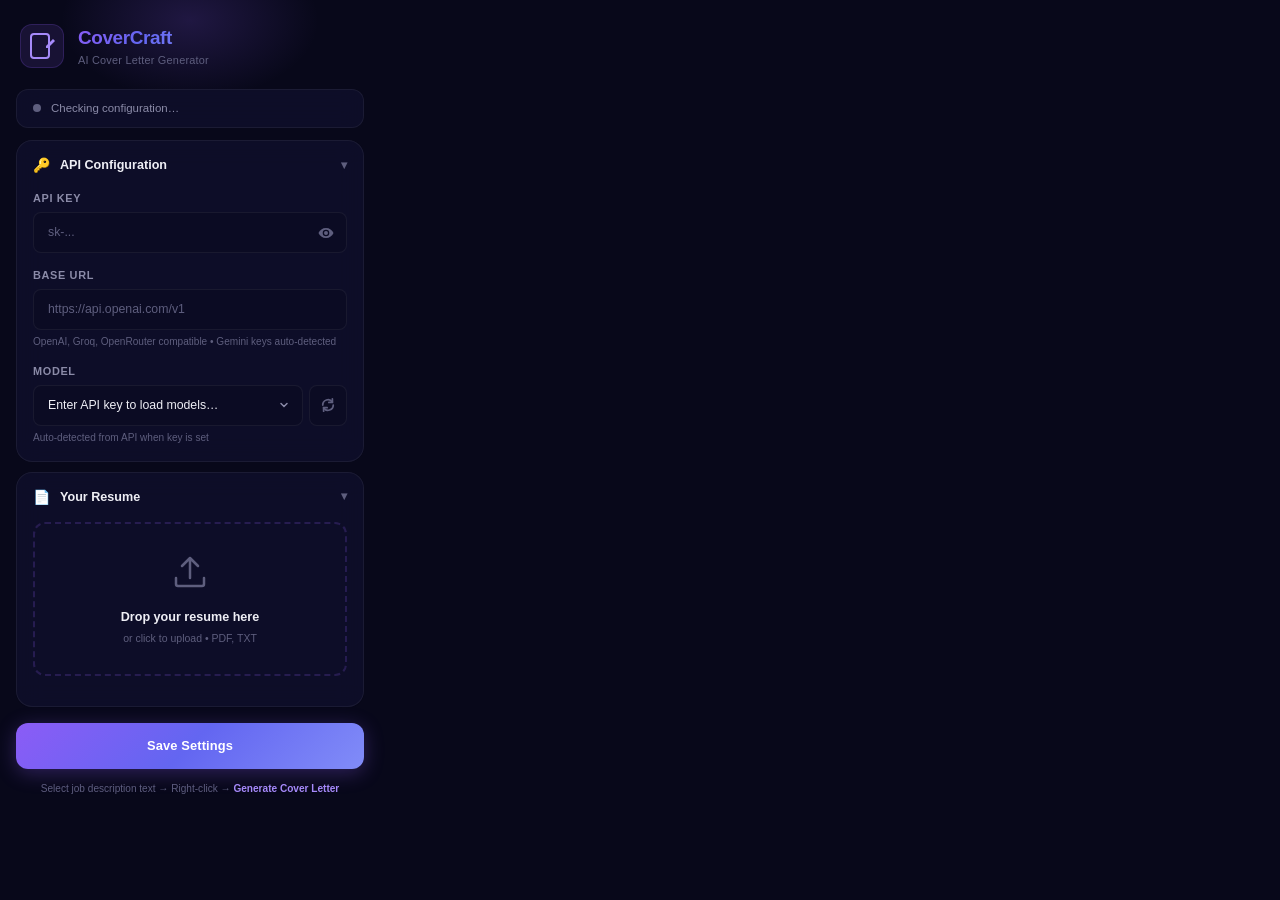
==== popup/popup.html @ 29676b1b "feat: implement core PDF generation module and extension manifest structure for CoverCraft" ====
<!DOCTYPE html>
<html lang="en">
<head>
  <meta charset="utf-8">
  <meta name="viewport" content="width=device-width, initial-scale=1">
  <title>CoverCraft</title>
  <link rel="stylesheet" href="popup.css">
</head>
<body>
  <!-- Header -->
  <header class="header" id="header">
    <div class="header-glow"></div>
    <div class="header-content">
      <div class="logo">
        <div class="logo-icon">
          <svg width="28" height="28" viewBox="0 0 28 28" fill="none">
            <rect x="3" y="2" width="18" height="24" rx="3" stroke="url(#g1)" stroke-width="2" fill="none"/>
            <line x1="7" y1="8" x2="17" y2="8" stroke="url(#g1)" stroke-width="1.5" stroke-linecap="round"/>
            <line x1="7" y1="12" x2="17" y2="12" stroke="url(#g1)" stroke-width="1.5" stroke-linecap="round"/>
            <line x1="7" y1="16" x2="13" y2="16" stroke="url(#g1)" stroke-width="1.5" stroke-linecap="round"/>
            <path d="M18 14 L25 7 L27 9 L20 16 L18 16 Z" fill="url(#g1)"/>
            <defs>
              <linearGradient id="g1" x1="0" y1="0" x2="28" y2="28">
                <stop offset="0%" stop-color="#a78bfa"/>
                <stop offset="100%" stop-color="#6366f1"/>
              </linearGradient>
            </defs>
          </svg>
        </div>
        <div>
          <h1 class="logo-title">CoverCraft</h1>
          <p class="logo-subtitle">AI Cover Letter Generator</p>
        </div>
      </div>
    </div>
  </header>

  <!-- Status Badge -->
  <div class="status-bar" id="statusBar">
    <div class="status-dot" id="statusDot"></div>
    <span class="status-text" id="statusText">Checking configuration…</span>
  </div>

  <!-- Main Content -->
  <main class="main">

    <!-- API Configuration Section -->
    <section class="card" id="apiSection">
      <button class="card-header" id="apiToggle" type="button">
        <span class="card-icon">🔑</span>
        <span class="card-title">API Configuration</span>
        <span class="card-chevron" id="apiChevron">▾</span>
      </button>
      <div class="card-body" id="apiBody">
        <div class="field">
          <label class="label" for="apiKey">API Key</label>
          <div class="input-wrapper">
            <input type="password" id="apiKey" class="input" placeholder="sk-..." autocomplete="off">
            <button type="button" class="input-action" id="toggleApiKey" title="Show/hide API key">
              <svg width="16" height="16" viewBox="0 0 16 16" fill="currentColor">
                <path id="eyeIcon" d="M8 3C4.5 3 1.7 5.1 0.5 8c1.2 2.9 4 5 7.5 5s6.3-2.1 7.5-5c-1.2-2.9-4-5-7.5-5zm0 8.3A3.3 3.3 0 1 1 8 4.7a3.3 3.3 0 0 1 0 6.6zM8 6a2 2 0 1 0 0 4 2 2 0 0 0 0-4z"/>
              </svg>
            </button>
          </div>
        </div>
        <div class="field">
          <label class="label" for="apiBaseUrl">Base URL</label>
          <input type="url" id="apiBaseUrl" class="input" placeholder="https://api.openai.com/v1" autocomplete="off">
          <p class="hint">OpenAI, Groq, OpenRouter compatible • Gemini keys auto-detected</p>
        </div>
        <div class="field">
          <label class="label" for="apiModel">
            Model
            <span class="label-badge model-count" id="modelCount" hidden></span>
          </label>
          <div class="model-wrapper">
            <select id="apiModel" class="input select">
              <option value="">Enter API key to load models…</option>
            </select>
            <button type="button" class="btn-icon" id="refreshModels" title="Refresh model list">
              <svg class="refresh-icon" id="refreshIcon" width="14" height="14" viewBox="0 0 16 16" fill="none" stroke="currentColor" stroke-width="2" stroke-linecap="round">
                <path d="M2 8a6 6 0 0 1 10.9-3.5M14 8a6 6 0 0 1-10.9 3.5"/>
                <path d="M13 1v4h-4M3 15v-4h4"/>
              </svg>
            </button>
          </div>
          <div id="customModelWrapper" hidden>
            <input type="text" id="apiModelCustom" class="input" placeholder="e.g. gpt-4o-mini" autocomplete="off" style="margin-top:6px">
          </div>
          <p class="hint" id="modelHint">Auto-detected from API when key is set</p>
        </div>
      </div>
    </section>

    <!-- Resume Section -->
    <section class="card" id="resumeSection">
      <button class="card-header" id="resumeToggle" type="button">
        <span class="card-icon">📄</span>
        <span class="card-title">Your Resume</span>
        <span class="card-chevron" id="resumeChevron">▾</span>
      </button>
      <div class="card-body" id="resumeBody">
        <!-- File Upload Zone -->
        <div class="upload-zone" id="uploadZone">
          <div class="upload-icon">
            <svg width="40" height="40" viewBox="0 0 40 40" fill="none">
              <path d="M20 6 L20 26 M12 14 L20 6 L28 14" stroke="currentColor" stroke-width="2.5" stroke-linecap="round" stroke-linejoin="round"/>
              <path d="M6 26 v6 a2 2 0 0 0 2 2 h24 a2 2 0 0 0 2-2 v-6" stroke="currentColor" stroke-width="2.5" stroke-linecap="round"/>
            </svg>
          </div>
          <p class="upload-text">Drop your resume here</p>
          <p class="upload-hint">or click to upload • PDF, TXT</p>
          <input type="file" id="fileInput" accept=".pdf,.txt,.text" hidden>
        </div>

        <!-- Uploaded File Info -->
        <div class="file-info" id="fileInfo" hidden>
          <div class="file-badge">
            <span class="file-icon">📎</span>
            <span class="file-name" id="fileName"></span>
            <button type="button" class="file-remove" id="removeFile" title="Remove resume">✕</button>
          </div>
        </div>

        <!-- Resume Text Preview/Edit -->
        <div class="field" id="resumeTextSection" hidden>
          <label class="label" for="resumeText">
            Resume Content
            <span class="label-badge">editable</span>
          </label>
          <textarea id="resumeText" class="textarea" rows="8" placeholder="Your resume content will appear here…"></textarea>
          <p class="hint">Review and edit the extracted text if needed</p>
        </div>
      </div>
    </section>
  </main>

  <!-- Footer Actions -->
  <footer class="footer">
    <button type="button" class="btn-save" id="saveBtn">
      <span class="btn-text">Save Settings</span>
      <span class="btn-loader" hidden>
        <span class="spinner"></span>
      </span>
      <span class="btn-check" hidden>✓</span>
    </button>
    <p class="footer-hint">
      Select job description text → Right-click → <strong>Generate Cover Letter</strong>
    </p>
  </footer>

  <script src="popup.js"></script>
</body>
</html>
---- popup/popup.css ----
/* ═══════════════════════════════════════════════
   CoverCraft — Premium Dark Theme
   ═══════════════════════════════════════════════ */

:root {
  /* Background tones */
  --bg-base: #08081a;
  --bg-elevated: #0f0f2a;
  --bg-card: rgba(18, 18, 48, 0.65);
  --bg-input: rgba(12, 12, 35, 0.8);
  --bg-hover: rgba(255, 255, 255, 0.03);

  /* Borders */
  --border-subtle: rgba(255, 255, 255, 0.06);
  --border-focus: rgba(139, 92, 246, 0.5);
  --border-accent: rgba(99, 102, 241, 0.25);

  /* Text */
  --text-primary: #eeeef5;
  --text-secondary: #8b8ba8;
  --text-muted: #5e5e7e;
  --text-accent: #a78bfa;

  /* Accent palette */
  --accent-violet: #8b5cf6;
  --accent-indigo: #6366f1;
  --accent-purple: #a855f7;
  --gradient-accent: linear-gradient(135deg, #8b5cf6 0%, #6366f1 50%, #818cf8 100%);
  --gradient-success: linear-gradient(135deg, #10b981 0%, #34d399 100%);
  --gradient-error: linear-gradient(135deg, #ef4444 0%, #f87171 100%);

  /* Shadows */
  --shadow-sm: 0 2px 8px rgba(0, 0, 0, 0.25);
  --shadow-md: 0 8px 32px rgba(0, 0, 0, 0.35);
  --shadow-glow: 0 0 40px rgba(139, 92, 246, 0.12);

  /* Radii */
  --radius-sm: 8px;
  --radius-md: 12px;
  --radius-lg: 16px;
  --radius-xl: 20px;

  /* Timing */
  --ease-out: cubic-bezier(0.16, 1, 0.3, 1);
  --ease-spring: cubic-bezier(0.34, 1.56, 0.64, 1);
}

/* ── Reset & Base ──────────────────────────────── */

*, *::before, *::after {
  box-sizing: border-box;
  margin: 0;
  padding: 0;
}

html {
  font-size: 14px;
}

body {
  width: 380px;
  min-height: 480px;
  max-height: 600px;
  overflow-y: auto;
  background: var(--bg-base);
  color: var(--text-primary);
  font-family: -apple-system, BlinkMacSystemFont, 'Segoe UI', Roboto,
               'Helvetica Neue', Arial, sans-serif;
  line-height: 1.5;
  -webkit-font-smoothing: antialiased;
}

/* Custom scrollbar */
body::-webkit-scrollbar {
  width: 5px;
}
body::-webkit-scrollbar-track {
  background: transparent;
}
body::-webkit-scrollbar-thumb {
  background: rgba(139, 92, 246, 0.25);
  border-radius: 10px;
}
body::-webkit-scrollbar-thumb:hover {
  background: rgba(139, 92, 246, 0.4);
}

/* ── Header ────────────────────────────────────── */

.header {
  position: relative;
  padding: 24px 20px 20px;
  overflow: hidden;
}

.header-glow {
  position: absolute;
  top: -60px;
  left: 50%;
  transform: translateX(-50%);
  width: 260px;
  height: 160px;
  background: radial-gradient(ellipse, rgba(139, 92, 246, 0.18) 0%, transparent 70%);
  pointer-events: none;
  animation: pulse-glow 4s ease-in-out infinite;
}

@keyframes pulse-glow {
  0%, 100% { opacity: 0.6; transform: translateX(-50%) scale(1); }
  50% { opacity: 1; transform: translateX(-50%) scale(1.1); }
}

.header-content {
  position: relative;
  z-index: 1;
}

.logo {
  display: flex;
  align-items: center;
  gap: 14px;
}

.logo-icon {
  display: flex;
  align-items: center;
  justify-content: center;
  width: 44px;
  height: 44px;
  background: rgba(139, 92, 246, 0.12);
  border: 1px solid rgba(139, 92, 246, 0.2);
  border-radius: var(--radius-md);
  transition: transform 0.3s var(--ease-spring), box-shadow 0.3s ease;
}

.logo-icon:hover {
  transform: scale(1.08) rotate(-3deg);
  box-shadow: 0 0 20px rgba(139, 92, 246, 0.25);
}

.logo-title {
  font-size: 1.35rem;
  font-weight: 700;
  letter-spacing: -0.02em;
  background: var(--gradient-accent);
  -webkit-background-clip: text;
  -webkit-text-fill-color: transparent;
  background-clip: text;
}

.logo-subtitle {
  font-size: 0.78rem;
  color: var(--text-muted);
  font-weight: 400;
  letter-spacing: 0.02em;
}

/* ── Status Bar ────────────────────────────────── */

.status-bar {
  display: flex;
  align-items: center;
  gap: 10px;
  margin: 0 16px 12px;
  padding: 10px 16px;
  background: var(--bg-card);
  border: 1px solid var(--border-subtle);
  border-radius: var(--radius-md);
  backdrop-filter: blur(12px);
  transition: border-color 0.4s ease;
}

.status-bar.ready {
  border-color: rgba(16, 185, 129, 0.25);
}

.status-bar.error {
  border-color: rgba(239, 68, 68, 0.25);
}

.status-dot {
  width: 8px;
  height: 8px;
  border-radius: 50%;
  background: var(--text-muted);
  flex-shrink: 0;
  transition: background 0.4s ease, box-shadow 0.4s ease;
}

.status-bar.ready .status-dot {
  background: #10b981;
  box-shadow: 0 0 8px rgba(16, 185, 129, 0.5);
  animation: dot-pulse 2s ease-in-out infinite;
}

.status-bar.error .status-dot {
  background: #ef4444;
  box-shadow: 0 0 8px rgba(239, 68, 68, 0.4);
}

@keyframes dot-pulse {
  0%, 100% { box-shadow: 0 0 8px rgba(16, 185, 129, 0.5); }
  50% { box-shadow: 0 0 16px rgba(16, 185, 129, 0.7); }
}

.status-text {
  font-size: 0.82rem;
  color: var(--text-secondary);
  font-weight: 500;
}

/* ── Card ──────────────────────────────────────── */

.main {
  padding: 0 16px;
  display: flex;
  flex-direction: column;
  gap: 10px;
}

.card {
  background: var(--bg-card);
  border: 1px solid var(--border-subtle);
  border-radius: var(--radius-lg);
  backdrop-filter: blur(12px);
  overflow: hidden;
  transition: border-color 0.3s ease, box-shadow 0.3s ease;
}

.card:hover {
  border-color: var(--border-accent);
}

.card-header {
  display: flex;
  align-items: center;
  gap: 10px;
  width: 100%;
  padding: 14px 16px;
  background: none;
  border: none;
  color: var(--text-primary);
  cursor: pointer;
  font: inherit;
  font-weight: 600;
  font-size: 0.9rem;
  text-align: left;
  transition: background 0.2s ease;
}

.card-header:hover {
  background: var(--bg-hover);
}

.card-icon {
  font-size: 1rem;
}

.card-title {
  flex: 1;
}

.card-chevron {
  font-size: 0.85rem;
  color: var(--text-muted);
  transition: transform 0.3s var(--ease-out);
}

.card-chevron.collapsed {
  transform: rotate(-90deg);
}

.card-body {
  padding: 0 16px 16px;
  overflow: hidden;
  transition: max-height 0.4s var(--ease-out), opacity 0.3s ease, padding 0.3s ease;
  max-height: 600px;
  opacity: 1;
}

.card-body.collapsed {
  max-height: 0;
  opacity: 0;
  padding-top: 0;
  padding-bottom: 0;
}

/* ── Form Fields ───────────────────────────────── */

.field {
  margin-bottom: 14px;
}

.field:last-child {
  margin-bottom: 0;
}

.label {
  display: flex;
  align-items: center;
  gap: 8px;
  font-size: 0.78rem;
  font-weight: 600;
  color: var(--text-secondary);
  text-transform: uppercase;
  letter-spacing: 0.06em;
  margin-bottom: 6px;
}

.label-badge {
  font-size: 0.65rem;
  font-weight: 500;
  text-transform: uppercase;
  letter-spacing: 0.05em;
  color: var(--accent-violet);
  background: rgba(139, 92, 246, 0.1);
  padding: 2px 7px;
  border-radius: 6px;
}

.input-wrapper {
  position: relative;
}

.input, .textarea {
  width: 100%;
  padding: 10px 14px;
  background: var(--bg-input);
  border: 1px solid var(--border-subtle);
  border-radius: var(--radius-sm);
  color: var(--text-primary);
  font: inherit;
  font-size: 0.88rem;
  outline: none;
  transition: border-color 0.25s ease, box-shadow 0.25s ease, background 0.25s ease;
}

.input::placeholder, .textarea::placeholder {
  color: var(--text-muted);
}

.input:focus, .textarea:focus {
  border-color: var(--border-focus);
  box-shadow: 0 0 0 3px rgba(139, 92, 246, 0.1);
  background: rgba(15, 15, 40, 0.9);
}

.input-wrapper .input {
  padding-right: 40px;
}

.input-action {
  position: absolute;
  right: 6px;
  top: 50%;
  transform: translateY(-50%);
  display: flex;
  align-items: center;
  justify-content: center;
  width: 30px;
  height: 30px;
  background: none;
  border: none;
  border-radius: 6px;
  color: var(--text-muted);
  cursor: pointer;
  transition: color 0.2s ease, background 0.2s ease;
}

.input-action:hover {
  color: var(--text-primary);
  background: rgba(255, 255, 255, 0.06);
}

.textarea {
  resize: vertical;
  min-height: 100px;
  max-height: 200px;
  line-height: 1.6;
  font-size: 0.82rem;
}

.hint {
  margin-top: 5px;
  font-size: 0.72rem;
  color: var(--text-muted);
  line-height: 1.4;
}

/* ── Model Selector ────────────────────────────── */

.model-wrapper {
  display: flex;
  gap: 6px;
  align-items: stretch;
}

.model-wrapper .select {
  flex: 1;
  min-width: 0;
  appearance: none;
  -webkit-appearance: none;
  background-image: url("data:image/svg+xml,%3Csvg xmlns='http://www.w3.org/2000/svg' width='12' height='12' viewBox='0 0 12 12'%3E%3Cpath d='M3 4.5L6 7.5L9 4.5' fill='none' stroke='%238b8ba8' stroke-width='1.5' stroke-linecap='round'/%3E%3C/svg%3E");
  background-repeat: no-repeat;
  background-position: right 12px center;
  padding-right: 32px;
  cursor: pointer;
}

.model-wrapper .select:focus {
  border-color: var(--border-focus);
  box-shadow: 0 0 0 3px rgba(139, 92, 246, 0.1);
  background-color: rgba(15, 15, 40, 0.9);
}

.model-wrapper .select option {
  background: #1a1a3a;
  color: var(--text-primary);
  padding: 8px;
}

.model-wrapper .select:disabled {
  opacity: 0.5;
  cursor: not-allowed;
}

.btn-icon {
  display: flex;
  align-items: center;
  justify-content: center;
  width: 38px;
  flex-shrink: 0;
  background: var(--bg-input);
  border: 1px solid var(--border-subtle);
  border-radius: var(--radius-sm);
  color: var(--text-muted);
  cursor: pointer;
  transition: color 0.2s ease, border-color 0.2s ease, background 0.2s ease, transform 0.15s var(--ease-spring);
}

.btn-icon:hover {
  color: var(--text-accent);
  border-color: var(--border-accent);
  background: rgba(139, 92, 246, 0.06);
}

.btn-icon:active {
  transform: scale(0.92);
}

.refresh-icon {
  transition: transform 0.4s var(--ease-out);
}

.btn-icon.loading .refresh-icon {
  animation: spin-refresh 0.8s linear infinite;
}

@keyframes spin-refresh {
  to { transform: rotate(360deg); }
}

.model-count {
  background: rgba(16, 185, 129, 0.12);
  color: #34d399;
}

/* ── Upload Zone ───────────────────────────────── */

.upload-zone {
  position: relative;
  display: flex;
  flex-direction: column;
  align-items: center;
  justify-content: center;
  padding: 28px 20px;
  border: 2px dashed rgba(139, 92, 246, 0.2);
  border-radius: var(--radius-md);
  cursor: pointer;
  transition: border-color 0.3s ease, background 0.3s ease, transform 0.2s var(--ease-spring);
  margin-bottom: 14px;
}

.upload-zone:hover {
  border-color: rgba(139, 92, 246, 0.4);
  background: rgba(139, 92, 246, 0.04);
}

.upload-zone.drag-over {
  border-color: var(--accent-violet);
  background: rgba(139, 92, 246, 0.08);
  transform: scale(1.01);
}

.upload-icon {
  color: var(--text-muted);
  margin-bottom: 10px;
  transition: color 0.3s ease, transform 0.3s var(--ease-spring);
}

.upload-zone:hover .upload-icon {
  color: var(--accent-violet);
  transform: translateY(-3px);
}

.upload-text {
  font-size: 0.9rem;
  font-weight: 600;
  color: var(--text-primary);
  margin-bottom: 4px;
}

.upload-hint {
  font-size: 0.75rem;
  color: var(--text-muted);
}

/* ── File Info Badge ───────────────────────────── */

.file-info {
  margin-bottom: 14px;
}

.file-badge {
  display: flex;
  align-items: center;
  gap: 8px;
  padding: 10px 14px;
  background: rgba(139, 92, 246, 0.08);
  border: 1px solid rgba(139, 92, 246, 0.15);
  border-radius: var(--radius-sm);
  animation: fade-in 0.3s var(--ease-out);
}

@keyframes fade-in {
  from { opacity: 0; transform: translateY(-6px); }
  to { opacity: 1; transform: translateY(0); }
}

.file-icon {
  font-size: 1rem;
}

.file-name {
  flex: 1;
  font-size: 0.82rem;
  font-weight: 500;
  color: var(--text-accent);
  overflow: hidden;
  text-overflow: ellipsis;
  white-space: nowrap;
}

.file-remove {
  display: flex;
  align-items: center;
  justify-content: center;
  width: 22px;
  height: 22px;
  background: rgba(239, 68, 68, 0.1);
  border: none;
  border-radius: 6px;
  color: #ef4444;
  font-size: 0.75rem;
  cursor: pointer;
  transition: background 0.2s ease, transform 0.2s var(--ease-spring);
}

.file-remove:hover {
  background: rgba(239, 68, 68, 0.2);
  transform: scale(1.1);
}

/* ── Footer ────────────────────────────────────── */

.footer {
  padding: 16px;
}

.btn-save {
  position: relative;
  display: flex;
  align-items: center;
  justify-content: center;
  width: 100%;
  padding: 13px 20px;
  background: var(--gradient-accent);
  border: none;
  border-radius: var(--radius-md);
  color: #fff;
  font: inherit;
  font-size: 0.92rem;
  font-weight: 600;
  letter-spacing: 0.01em;
  cursor: pointer;
  overflow: hidden;
  transition: transform 0.2s var(--ease-spring), box-shadow 0.3s ease, opacity 0.2s ease;
  box-shadow: 0 4px 20px rgba(139, 92, 246, 0.3);
}

.btn-save::before {
  content: '';
  position: absolute;
  inset: 0;
  background: linear-gradient(135deg, #6366f1 0%, #a855f7 50%, #8b5cf6 100%);
  opacity: 0;
  transition: opacity 0.35s ease;
}

.btn-save:hover {
  transform: translateY(-1px);
  box-shadow: 0 6px 28px rgba(139, 92, 246, 0.4);
}

.btn-save:hover::before {
  opacity: 1;
}

.btn-save:active {
  transform: translateY(0) scale(0.98);
}

.btn-save .btn-text,
.btn-save .btn-loader,
.btn-save .btn-check {
  position: relative;
  z-index: 1;
}

.btn-save.saving {
  pointer-events: none;
  opacity: 0.85;
}

.btn-save.saved {
  background: var(--gradient-success);
  box-shadow: 0 4px 20px rgba(16, 185, 129, 0.3);
}

.btn-save.saved::before {
  opacity: 0;
}

/* Spinner */
.spinner {
  display: inline-block;
  width: 18px;
  height: 18px;
  border: 2px solid rgba(255, 255, 255, 0.3);
  border-top-color: #fff;
  border-radius: 50%;
  animation: spin 0.6s linear infinite;
}

@keyframes spin {
  to { transform: rotate(360deg); }
}

.btn-check {
  font-size: 1.1rem;
  animation: check-pop 0.4s var(--ease-spring);
}

@keyframes check-pop {
  0% { transform: scale(0); }
  60% { transform: scale(1.3); }
  100% { transform: scale(1); }
}

.footer-hint {
  margin-top: 12px;
  font-size: 0.72rem;
  color: var(--text-muted);
  text-align: center;
  line-height: 1.5;
}

.footer-hint strong {
  color: var(--text-accent);
  font-weight: 600;
}

/* ── Utilities ─────────────────────────────────── */

[hidden] {
  display: none !important;
}

/* Focus-visible for keyboard navigation */
:focus-visible {
  outline: 2px solid var(--accent-violet);
  outline-offset: 2px;
}

/* Selection styling */
::selection {
  background: rgba(139, 92, 246, 0.35);
  color: #fff;
}
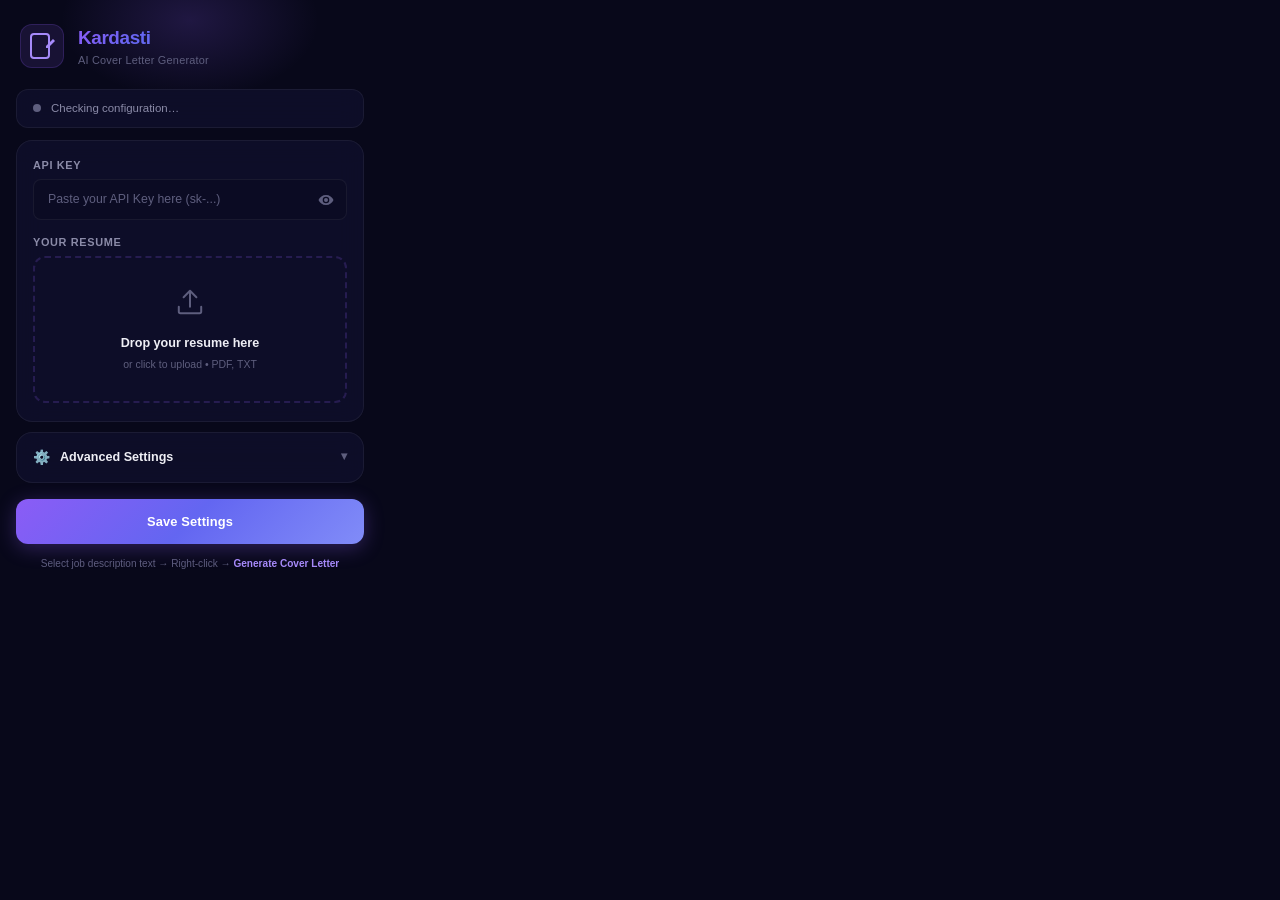
==== commit 57d9f603: "feat: add landing page documentation and update extension UI/UX components" ====
--- a/popup/popup.html
+++ b/popup/popup.html
@@ -3,7 +3,7 @@
 <head>
   <meta charset="utf-8">
   <meta name="viewport" content="width=device-width, initial-scale=1">
-  <title>CoverCraft</title>
+  <title>Kardasti</title>
   <link rel="stylesheet" href="popup.css">
 </head>
 <body>
@@ -28,7 +28,7 @@
           </svg>
         </div>
         <div>
-          <h1 class="logo-title">CoverCraft</h1>
+          <h1 class="logo-title">Kardasti</h1>
           <p class="logo-subtitle">AI Cover Letter Generator</p>
         </div>
       </div>
@@ -44,25 +44,66 @@
   <!-- Main Content -->
   <main class="main">
 
-    <!-- API Configuration Section -->
-    <section class="card" id="apiSection">
-      <button class="card-header" id="apiToggle" type="button">
-        <span class="card-icon">🔑</span>
-        <span class="card-title">API Configuration</span>
-        <span class="card-chevron" id="apiChevron">▾</span>
-      </button>
-      <div class="card-body" id="apiBody">
-        <div class="field">
-          <label class="label" for="apiKey">API Key</label>
-          <div class="input-wrapper">
-            <input type="password" id="apiKey" class="input" placeholder="sk-..." autocomplete="off">
-            <button type="button" class="input-action" id="toggleApiKey" title="Show/hide API key">
-              <svg width="16" height="16" viewBox="0 0 16 16" fill="currentColor">
-                <path id="eyeIcon" d="M8 3C4.5 3 1.7 5.1 0.5 8c1.2 2.9 4 5 7.5 5s6.3-2.1 7.5-5c-1.2-2.9-4-5-7.5-5zm0 8.3A3.3 3.3 0 1 1 8 4.7a3.3 3.3 0 0 1 0 6.6zM8 6a2 2 0 1 0 0 4 2 2 0 0 0 0-4z"/>
-              </svg>
-            </button>
+    <!-- Configuration Fields -->
+    <div class="form-container">
+      <!-- API Key Field -->
+      <div class="field">
+        <label class="label" for="apiKey">API Key</label>
+        <div class="input-wrapper">
+          <input type="password" id="apiKey" class="input" placeholder="Paste your API Key here (sk-...)" autocomplete="off">
+          <button type="button" class="input-action" id="toggleApiKey" title="Show/hide API key">
+            <svg width="16" height="16" viewBox="0 0 16 16" fill="currentColor">
+              <path id="eyeIcon" d="M8 3C4.5 3 1.7 5.1 0.5 8c1.2 2.9 4 5 7.5 5s6.3-2.1 7.5-5c-1.2-2.9-4-5-7.5-5zm0 8.3A3.3 3.3 0 1 1 8 4.7a3.3 3.3 0 0 1 0 6.6zM8 6a2 2 0 1 0 0 4 2 2 0 0 0 0-4z"/>
+            </svg>
+          </button>
+        </div>
+      </div>
+
+      <!-- Resume Field -->
+      <div class="field">
+        <label class="label">Your Resume</label>
+        <!-- File Upload Zone -->
+        <div class="upload-zone" id="uploadZone">
+          <div class="upload-icon">
+            <svg width="32" height="32" viewBox="0 0 40 40" fill="none">
+              <path d="M20 6 L20 26 M12 14 L20 6 L28 14" stroke="currentColor" stroke-width="2.5" stroke-linecap="round" stroke-linejoin="round"/>
+              <path d="M6 26 v6 a2 2 0 0 0 2 2 h24 a2 2 0 0 0 2-2 v-6" stroke="currentColor" stroke-width="2.5" stroke-linecap="round"/>
+            </svg>
+          </div>
+          <p class="upload-text">Drop your resume here</p>
+          <p class="upload-hint">or click to upload • PDF, TXT</p>
+          <input type="file" id="fileInput" accept=".pdf,.txt,.text" hidden>
+        </div>
+
+        <!-- Uploaded File Info -->
+        <div class="file-info" id="fileInfo" hidden>
+          <div class="file-badge">
+            <span class="file-icon">📎</span>
+            <span class="file-name" id="fileName"></span>
+            <button type="button" class="file-remove" id="removeFile" title="Remove resume">✕</button>
           </div>
         </div>
+
+        <!-- Resume Text Preview/Edit -->
+        <div class="field" id="resumeTextSection" hidden>
+          <label class="label" for="resumeText">
+            Resume Content
+            <span class="label-badge">editable</span>
+          </label>
+          <textarea id="resumeText" class="textarea" rows="6" placeholder="Your resume content will appear here…"></textarea>
+          <p class="hint">Review and edit the extracted text if needed</p>
+        </div>
+      </div>
+    </div>
+
+    <!-- Advanced Settings Section -->
+    <section class="card" id="advancedSection">
+      <button class="card-header" id="advancedToggle" type="button">
+        <span class="card-icon">⚙️</span>
+        <span class="card-title">Advanced Settings</span>
+        <span class="card-chevron" id="advancedChevron">▾</span>
+      </button>
+      <div class="card-body collapsed" id="advancedBody">
         <div class="field">
           <label class="label" for="apiBaseUrl">Base URL</label>
           <input type="url" id="apiBaseUrl" class="input" placeholder="https://api.openai.com/v1" autocomplete="off">
@@ -91,48 +132,6 @@
         </div>
       </div>
     </section>
-
-    <!-- Resume Section -->
-    <section class="card" id="resumeSection">
-      <button class="card-header" id="resumeToggle" type="button">
-        <span class="card-icon">📄</span>
-        <span class="card-title">Your Resume</span>
-        <span class="card-chevron" id="resumeChevron">▾</span>
-      </button>
-      <div class="card-body" id="resumeBody">
-        <!-- File Upload Zone -->
-        <div class="upload-zone" id="uploadZone">
-          <div class="upload-icon">
-            <svg width="40" height="40" viewBox="0 0 40 40" fill="none">
-              <path d="M20 6 L20 26 M12 14 L20 6 L28 14" stroke="currentColor" stroke-width="2.5" stroke-linecap="round" stroke-linejoin="round"/>
-              <path d="M6 26 v6 a2 2 0 0 0 2 2 h24 a2 2 0 0 0 2-2 v-6" stroke="currentColor" stroke-width="2.5" stroke-linecap="round"/>
-            </svg>
-          </div>
-          <p class="upload-text">Drop your resume here</p>
-          <p class="upload-hint">or click to upload • PDF, TXT</p>
-          <input type="file" id="fileInput" accept=".pdf,.txt,.text" hidden>
-        </div>
-
-        <!-- Uploaded File Info -->
-        <div class="file-info" id="fileInfo" hidden>
-          <div class="file-badge">
-            <span class="file-icon">📎</span>
-            <span class="file-name" id="fileName"></span>
-            <button type="button" class="file-remove" id="removeFile" title="Remove resume">✕</button>
-          </div>
-        </div>
-
-        <!-- Resume Text Preview/Edit -->
-        <div class="field" id="resumeTextSection" hidden>
-          <label class="label" for="resumeText">
-            Resume Content
-            <span class="label-badge">editable</span>
-          </label>
-          <textarea id="resumeText" class="textarea" rows="8" placeholder="Your resume content will appear here…"></textarea>
-          <p class="hint">Review and edit the extracted text if needed</p>
-        </div>
-      </div>
-    </section>
   </main>
 
   <!-- Footer Actions -->
--- a/popup/popup.css
+++ b/popup/popup.css
@@ -1,5 +1,5 @@
 /* ═══════════════════════════════════════════════
-   CoverCraft — Premium Dark Theme
+   Kardasti — Premium Dark Theme
    ═══════════════════════════════════════════════ */
 
 :root {
@@ -228,6 +228,21 @@
 }
 
 .card:hover {
+  border-color: var(--border-accent);
+}
+
+.form-container {
+  background: var(--bg-card);
+  border: 1px solid var(--border-subtle);
+  border-radius: var(--radius-lg);
+  backdrop-filter: blur(12px);
+  padding: 16px 16px 4px;
+  display: flex;
+  flex-direction: column;
+  transition: border-color 0.3s ease;
+}
+
+.form-container:hover {
   border-color: var(--border-accent);
 }
 
